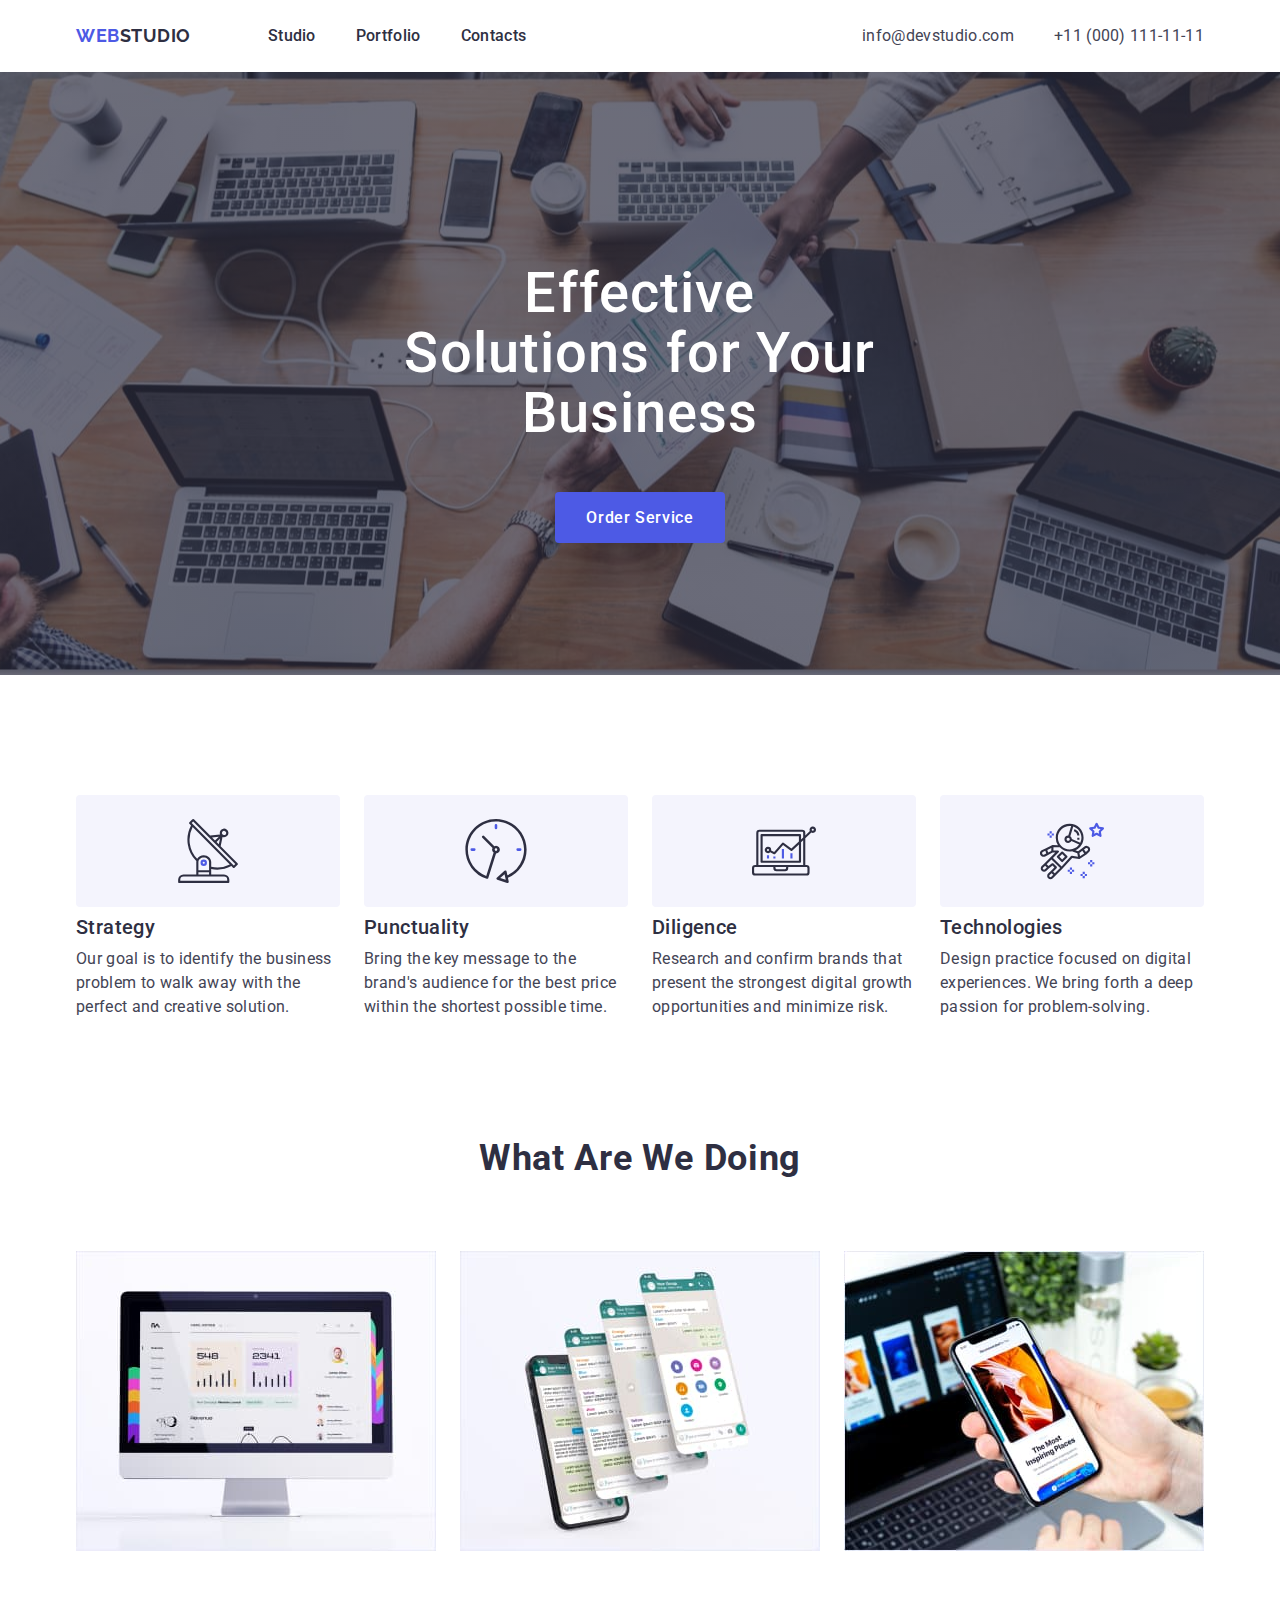
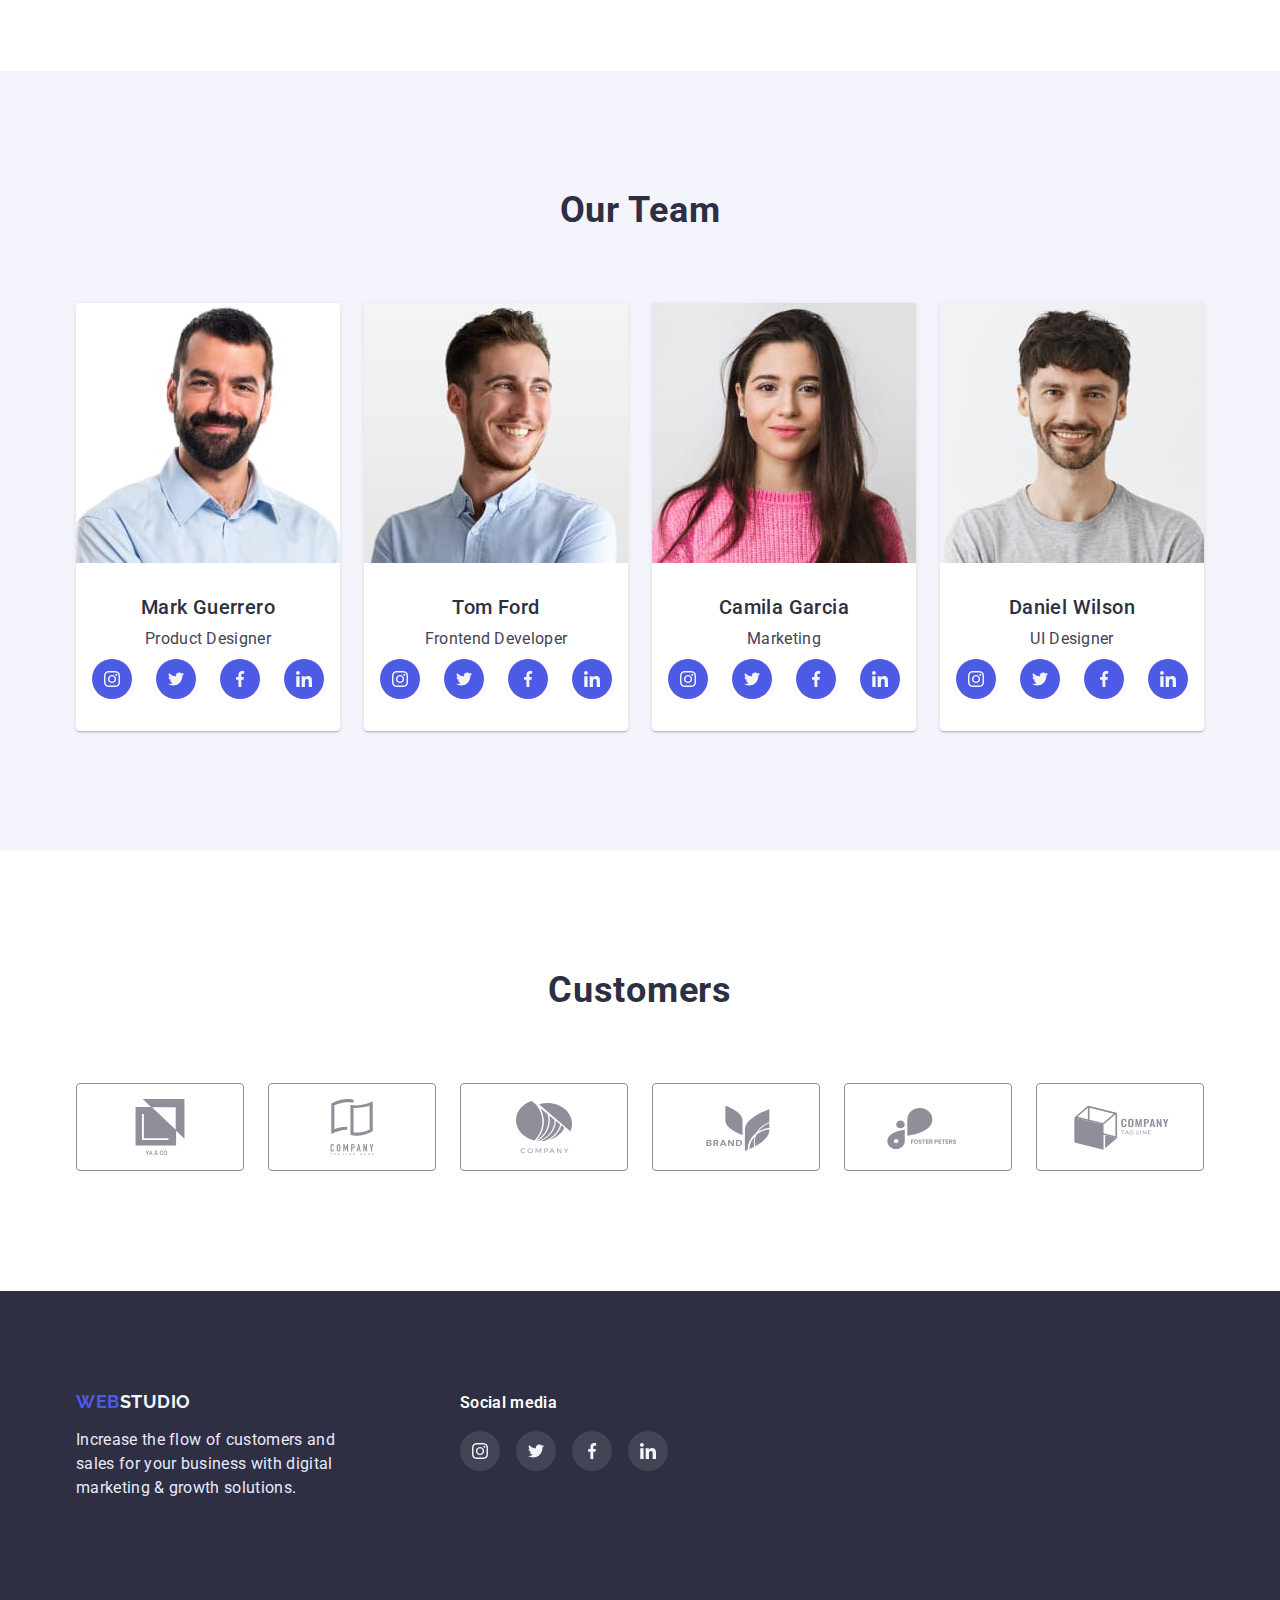
==== index.html @ cb661027 "cloned from04" ====
<!DOCTYPE html>
<html lang="en">
  <head>
    <meta charset="UTF-8" />
    <meta http-equiv="X-UA-Compatible" content="IE=edge" />
    <meta name="viewport" content="width=device-width, initial-scale=1.0" />
    <title>Studio</title>
    <link rel="preconnect" href="https://fonts.googleapis.com" />
    <link rel="preconnect" href="https://fonts.gstatic.com" crossorigin />
    <link
      href="https://fonts.googleapis.com/css2?family=Raleway:wght@700&family=Roboto:wght@400;500;700;900&display=swap"
      rel="stylesheet"
    />
    <link
      rel="stylesheet"
      href="https://cdn.jsdelivr.net/npm/modern-normalize@1.1.0/modern-normalize.min.css"
    />
    <link rel="stylesheet" href="./css/styles.css" />
  </head>
  <body>
    <!-- header -->
    <header class="header-border">
      <div class="container header-container">
        <div class="page-logo">
          <a href="./index.html" class="logo"
            >WEB<span class="logo-studio">STUDIO</span></a
          >
        </div>
        <nav>
          <ul class="nav-list">
            <li class="list nav-item">
              <a href="./index.html" class="nav-link">Studio</a>
            </li>
            <li class="list nav-item">
              <a href="./portfolio.html" class="nav-link">Portfolio</a>
            </li>
            <li class="list nav-item">
              <a href="#" class="nav-link">Contacts</a>
            </li>
          </ul>
        </nav>
        <ul class="auth-list">
          <li class="list auth-item">
            <a href="mailto:info@devstudio.com" class="auth-link"
              >info@devstudio.com</a
            >
          </li>
          <li class="list auth-item">
            <a href="tel:+110001111111" class="auth-link"
              >+11 (000) 111-11-11</a
            >
          </li>
        </ul>
      </div>
    </header>

    <main>
      <!-- hero -->
      <section class="hero">
        <div class="container">
        <h1 class="hero-title">Effective Solutions for Your Business</h1>
        <button type="button" class="hero-button">Order Service</button>
      </div>
      </section>

      <!-- features -->
      <section class="features">
        <div class="container">
          <h2 class="visually-hidden">Our features</h2>
          <ul class="features-list">
            <li class="list features-item">
              <div class="features-block">
                <svg width="64" height="64">
                  <use href="./images/sprite.svg#icon-antenna"></use>
                </svg>
              </div>
              <h3 class="title">Strategy</h3>
              <p class="features-text">
                Our goal is to identify the business problem to walk away with
                the perfect and creative solution.
              </p>
            </li>
            <li class="list features-item">
              <div class="features-block">
                <svg width="64" height="64">
                  <use href="./images/sprite.svg#icon-clock"></use>
                </svg>
              </div>
              <h3 class="title">Punctuality</h3>
              <p class="features-text">
                Bring the key message to the brand's audience for the best price
                within the shortest possible time.
              </p>
            </li>
            <li class="list features-item">
              <div class="features-block">
                <svg width="64" height="64">
                  <use href="./images/sprite.svg#icon-diagram"></use>
                </svg>
              </div>
              <h3 class="title">Diligence</h3>
              <p class="features-text">
                Research and confirm brands that present the strongest digital
                growth opportunities and minimize risk.
              </p>
            </li>
            <li class="list features-item">
              <div class="features-block">
                <svg width="64" height="64">
                  <use href="./images/sprite.svg#icon-astronaut"></use>
                </svg>
              </div>
              <h3 class="title">Technologies</h3>
              <p class="features-text">
                Design practice focused on digital experiences. We bring forth a
                deep passion for problem-solving.
              </p>
            </li>
          </ul>
        </div>
      </section>

      <!-- what we are doing -->
      <section class="work-section">
        <div class="container">
          <h2 class="work-title">What are we doing</h2>
          <ul class="work-list">
            <li class="list work-list-item">
              <img
                  src="./images/pc-img.jpg"
                  alt="desctop applications"
                  width="360"
              />
            </li>
            <li class="list work-list-item">
              <img
                  src="./images/phone.jpg"
                  alt="phone applications"
                  width="360"
              />
            </li>
            <li class="list work-list-item">
             <img
                  src="./images/read-phone.jpg"
                  alt="web products"
                  width="360"
              />
            </li>
          </ul>
        </div>
      </section>

      <!-- team -->
      <section class="team">
        <div class="container">
          <h2 class="team-title">Our Team</h2>

          <ul class="team-list">

            <li class="team-item list">
              <img
                src="./images/product-designer.jpg"
                alt="Product Designer"
                width="264"
              />
              <div class="team-box">
              <h3 class="title team-subtitles">Mark Guerrero</h3>
              <p class="team-text">Product Designer</p>

              <ul class="social-list">
                <li class="social-item">
                  <a href="https://www.instagram.com" rel="noopener noreferrer nofollow" target="_blank" class="social-link">
                    <svg width="16" height="16">
                      <use href="./images/sprite.svg#icon-instagram"></use>
                    </svg>
                  </a>
                </li>
                <li class="social-item">
                  <a href="https://twitter.com" rel="noopener noreferrer nofollow" target="_blank" class="social-link">
                    <svg width="16" height="16">
                      <use href="./images/sprite.svg#icon-twitter"></use>
                    </svg>
                  </a>
                </li>
                <li class="social-item">
                  <a href="https://www.facebook.com" rel="noopener noreferrer nofollow" target="_blank" class="social-link">
                    <svg width="16" height="16">
                      <use href="./images/sprite.svg#icon-facebook"></use>
                    </svg>
                  </a>
                </li>
                <li class="social-item">
                  <a href="https://www.linkedin.com" rel="noopener noreferrer nofollow" target="_blank" class="social-link">
                    <svg width="16" height="16">
                      <use href="./images/sprite.svg#icon-linkedin"></use>
                    </svg>
                  </a>
                </li>
              </ul> 
            </div>
            </li>

            <li class="team-item list">
              <img
                src="./images/frontend-developer.jpg"
                alt="Frontend Developer"
                width="264"
              />
              <div class="team-box">
              <h3 class="title team-subtitles">Tom Ford</h3>
              <p class="team-text">Frontend Developer</p>   <ul class="social-list">
                <li class="social-item">
                  <a href="https://www.instagram.com" rel="noopener noreferrer nofollow" target="_blank" class="social-link">
                    <svg width="16" height="16">
                      <use href="./images/sprite.svg#icon-instagram"></use>
                    </svg>
                  </a>
                </li>
                <li class="social-item">
                  <a href="https://twitter.com" rel="noopener noreferrer nofollow" target="_blank" class="social-link">
                    <svg width="16" height="16">
                      <use href="./images/sprite.svg#icon-twitter"></use>
                    </svg>
                  </a>
                </li>
                <li class="social-item">
                  <a href="https://www.facebook.com" rel="noopener noreferrer nofollow" target="_blank" class="social-link">
                    <svg width="16" height="16">
                      <use href="./images/sprite.svg#icon-facebook"></use>
                    </svg>
                  </a>
                </li>
                <li class="social-item">
                  <a href="https://www.linkedin.com" rel="noopener noreferrer nofollow" target="_blank" class="social-link">
                    <svg width="16" height="16">
                      <use href="./images/sprite.svg#icon-linkedin"></use>
                    </svg>
                  </a>
                </li>
              </ul> 
            </div>
            </li>

            <li class="team-item list">
              <img src="./images/marketing.jpg" alt="Marketing" width="264" />
              <div class="team-box">
              <h3 class="title team-subtitles">Camila Garcia</h3>
              <p class="team-text">Marketing</p>
              <ul class="social-list">
                <li class="social-item">
                  <a href="https://www.instagram.com" rel="noopener noreferrer nofollow" target="_blank" class="social-link">
                    <svg width="16" height="16">
                      <use href="./images/sprite.svg#icon-instagram"></use>
                    </svg>
                  </a>
                </li>
                <li class="social-item">
                  <a href="https://twitter.com" rel="noopener noreferrer nofollow" target="_blank" class="social-link">
                    <svg width="16" height="16">
                      <use href="./images/sprite.svg#icon-twitter"></use>
                    </svg>
                  </a>
                </li>
                <li class="social-item">
                  <a href="https://www.facebook.com" rel="noopener noreferrer nofollow" target="_blank" class="social-link">
                    <svg width="16" height="16">
                      <use href="./images/sprite.svg#icon-facebook"></use>
                    </svg>
                  </a>
                </li>
                <li class="social-item">
                  <a href="https://www.linkedin.com" rel="noopener noreferrer nofollow" target="_blank" class="social-link">
                    <svg width="16" height="16">
                      <use href="./images/sprite.svg#icon-linkedin"></use>
                    </svg>
                  </a>
                </li>
              </ul> 
            </div>
            </li>

            <li class="team-item list">
              <img
                src="./images/ui-designer.jpg"
                alt="UI Designer"
                width="264"
              />
              <div class="team-box">
              <h3 class="title team-subtitles">Daniel Wilson</h3>
              <p class="team-text">UI Designer</p>
              <ul class="social-list">
                <li class="social-item">
                  <a href="https://www.instagram.com" rel="noopener noreferrer nofollow" target="_blank" class="social-link">
                    <svg width="16" height="16">
                      <use href="./images/sprite.svg#icon-instagram"></use>
                    </svg>
                  </a>
                </li>
                <li class="social-item">
                  <a href="https://twitter.com" rel="noopener noreferrer nofollow" target="_blank" class="social-link">
                    <svg width="16" height="16">
                      <use href="./images/sprite.svg#icon-twitter"></use>
                    </svg>
                  </a>
                </li>
                <li class="social-item">
                  <a href="https://www.facebook.com" rel="noopener noreferrer nofollow" target="_blank" class="social-link">
                    <svg width="16" height="16">
                      <use href="./images/sprite.svg#icon-facebook"></use>
                    </svg>
                  </a>
                </li>
                <li class="social-item">
                  <a href="https://www.linkedin.com"  rel="noopener noreferrer nofollow" target="_blank" class="social-link">
                    <svg class="social-icon" width="16" height="16">
                      <use href="./images/sprite.svg#icon-linkedin"></use>
                    </svg>
                  </a>
                </li>
              </ul> 
            </div>
            </li>

          </ul>
        </div>
      </section>
    </main>

<!-- Customers -->
<section class="customers">
  <div class="container">
    <h2 class="customers-title">Customers</h2>

    <ul class="customers-list list"> 
      <li class="customers-item">
        <a href="#" class="customers-link">
          <svg class="customers-icon" width="104" height="56">
            <use href="./images/sprite.svg#icon-company1"></use>
          </svg>
        </a>
      </li>
      <li class="customers-item">
        <a href="#" class="customers-link">
          <svg class="customers-icon" width="104" height="56">
            <use href="./images/sprite.svg#icon-company2"></use>
          </svg>
        </a>
      </li>
      <li class="customers-item">
        <a href="#" class="customers-link">
          <svg class="customers-icon" width="104" height="56">
            <use href="./images/sprite.svg#icon-company3"></use>
          </svg>
        </a>
      </li>
      <li class="customers-item">
        <a href="#" class="customers-link">
          <svg class="customers-icon" width="104" height="56">
            <use href="./images/sprite.svg#icon-company4"></use>
          </svg>
        </a>
      </li>
      <li class="customers-item">
        <a href="#" class="customers-link">
          <svg class="customers-icon" width="104" height="56">
            <use href="./images/sprite.svg#icon-company5"></use>
          </svg>
        </a>
      </li>
      <li class="customers-item">
        <a href="#" class="customers-link">
          <svg class="customers-icon" width="104" height="56">
            <use href="./images/sprite.svg#icon-company6"></use>
          </svg>
        </a>
      </li>
    </ul>
  </div>
</section>

    <!-- footer -->
    <footer class="footer">
      <div class="container">
        <div class="footer-blocks">
          <div class="footer-block-one">
            <a href="./index.html" class="logo"
          >WEB<span class="logo-footer">STUDIO</span></a
        >
        <p class="footer-text">
          Increase the flow of customers and sales for your business with
          digital marketing & growth solutions.
        </p>
          </div>
          <div class="footer-block-two">
            <p class="footer-social-title">Social media</p>
            <ul class="social-list-footer">
              <li class="social-item">
                <a href="https://www.instagram.com" rel="noopener noreferrer nofollow" target="_blank" class="social-link-footer">
                  <svg width="16" height="16">
                    <use href="./images/sprite.svg#icon-instagram"></use>
                  </svg>
                </a>
              </li>
              <li class="social-item">
                <a href="https://twitter.com" rel="noopener noreferrer nofollow" target="_blank" class="social-link-footer">
                  <svg width="16" height="16">
                    <use href="./images/sprite.svg#icon-twitter"></use>
                  </svg>
                </a>
              </li>
              <li class="social-item">
                <a href="https://www.facebook.com" rel="noopener noreferrer nofollow" target="_blank" class="social-link-footer">
                  <svg width="16" height="16">
                    <use href="./images/sprite.svg#icon-facebook"></use>
                  </svg>
                </a>
              </li>
              <li class="social-item">
                <a href="https://www.linkedin.com"  rel="noopener noreferrer nofollow" target="_blank" class="social-link-footer">
                  <svg class="social-icon" width="16" height="16">
                    <use href="./images/sprite.svg#icon-linkedin"></use>
                  </svg>
                </a>
              </li>
            </ul> 
          </div>
        </div>
      </div>
    </footer>
  </body>
</html>
---- css/styles.css ----
:root {
  --primary-text-color: #434455;
  --title-color: #2e2f42;
  --accent-color: #4d5ae5;
}

body {
  background-color: #fff;
  color: #434455;

  font-family: "Raleway", sans-serif;
  font-family: "Roboto", sans-serif;
  font-size: 16px;
  margin: 0;
}

.container {
  width: 1158px;
  padding-left: 15px;
  padding-right: 15px;
  margin-left: auto;
  margin-right: auto;
}
/* ================= reset's =================*/

h1,
h2,
h3,
p {
  margin-top: 0;
  margin-bottom: 0;
}

ul {
  margin-top: 0;
  margin-bottom: 0;
  padding-left: 0;
}

img {
  display: block;
  max-width: 100%;
  height: auto;
}

button {
  cursor: pointer;
}

/* ================= components =================*/
.pfolio-type,
.auth-link,
.features-text,
.team-text {
  font-weight: 400;
  line-height: 1.5;
  letter-spacing: 0.02em;
  color: var(--primary-text-color);
}
.list {
  list-style: none;
}
.link,
.auth-link {
  text-decoration: none;
  display: block;
}

/* ================= header =================*/
.header-container {
  display: flex;


  align-items: center;
  justify-content: flex-start;
}

.header-border {
  background: #ffffff;
  box-shadow: 0px 2px 1px rgba(46, 47, 66, 0.08),
    0px 1px 1px rgba(46, 47, 66, 0.16), 0px 1px 0px rgba(46, 47, 66, 0.08);

}

.nav-link, 
.auth-link
/* .logo-studio, */
/* .logo { */
  {
  padding-top: 24px;
  padding-bottom: 24px;
}
/* ================= logo =================*/
.page-logo {
  margin-right: 77px;
  display: block;
 
}

.logo {
  color: #4d5ae5;
  width: 44px;
  height: 22px;

  font-family: "Raleway";
  font-weight: 700;
  font-size: 18px;
  line-height: 1.17;
  letter-spacing: 0.03em;

}

.logo-studio {
  color: #2e2f42;
  width: 71px;
  height: 22px;

  font-family: "Raleway";
  font-weight: 700;
  font-size: 18px;
  line-height: 1.17;
  letter-spacing: 0.03em;

}

.logo,
.logo-studio {
  text-decoration: none;
}
/* ================= navigation =================*/

.nav-list {
  display: flex;
  align-items: center;
}

.nav-link {
  color: var(--title-color);
  text-decoration: none;

  font-weight: 500;
  font-size: 16px;
  line-height: 1.5;
  letter-spacing: 0.02em;

}

.nav-item:not(:last-child) {
  margin-right: 40px;
}

.nav-link:hover,
.nav-link:focus {
  color: var(--accent-color);
}

/* ================= authorization =================*/
.auth-list {
  display: flex;
  align-items: center;
  margin-left: auto;
}

.auth-link {

}

.auth-item:not(:last-child) {
  margin-right: 40px;
}

.auth-link:hover,
.auth-link:focus {
  color: var(--accent-color);
}
/* ================= hero =================*/

.hero {
  max-width: 1440px;
  height: 603px;
  display: block;
  background-color: var(--title-color);
  background-image: linear-gradient(
  to right,
  rgba(46,47,66,0.7),
  rgba(46,47,66,0.7)),
  url(../images/people-office.jpg);
  background-repeat: no-repeat;
  background-position: center;

  margin-left: auto;
  margin-right: auto;
  padding-top: 192px;
  padding-bottom: 192px;
}

.hero-title {
  color: #ffffff;
  width: 492px;
  text-align: center;

  font-weight: 500;
  font-size: 56px;
  line-height: 1.07;
  letter-spacing: 0.02em;

  margin-left: auto;
  margin-right: auto;
  margin-bottom: 48px;
}
.hero-button {
  display: block;
  background-color: var(--accent-color);
  color: #ffffff;
  width: 170px;
  height: 51px;
  border-radius: 4px;

  font-family: inherit;
  font-weight: 500;
  font-size: 16px;
  line-height: 1.19;
  letter-spacing: 0.04em;

  padding: 0;
  margin-left: auto;
  margin-right: auto;
  border: none;
}

.hero-button:hover,
.hero-button:focus {
  box-shadow: 0px 1px 6px rgba(46, 47, 66, 0.8), 0px 1px 1px rgba(46, 47, 66, 0.6), 0px 2px 1px rgba(46, 47, 66, 0.8);
}

/* ================= features =================*/
.features {
  padding-top: 120px;
  padding-bottom: 120px;
}

.visually-hidden {
  position: absolute;
  width: 1px;
  height: 1px;
  margin: -1px;
  border: 0;
  padding: 0;
  white-space: nowrap;
  clip-path: inset(100%);
  clip: rect(0 0 0 0);
  overflow: hidden;
}

.title {
  color: var(--title-color);

  font-weight: 500;
  font-size: 20px;
  line-height: 1.2;
  letter-spacing: 0.02em;
}

.features-list {
  display: flex;
}

.features-item {
  width: 264px;
}

.features-item:not(:last-child) {
  margin-right: 24px;
}
.features-text {
  margin-top: 8px;
}

.features-block {
  display: flex;
  justify-content: center;
  align-items: center;
  width: 264px;
  height: 112px;
  background-color: #F4F4FD;
  border-radius: 4px;
  margin-bottom: 8px;
}
/* =========== what we are doing, our team ========*/
.work-section {
  padding-bottom: 120px;
}

.work-title,
.team-title,
.customers-title {
  color: var(--title-color);

  font-weight: 700;
  font-size: 36px;
  line-height: 1.11;
  letter-spacing: 0.02em;
  text-transform: capitalize;
  text-align: center;
  margin-bottom: 72px;
}

.work-list {
  display: flex;
}
.work-list-item:not(:last-child) {
  margin-right: 24px;
}

/* ================= our team =================*/


.team-list {
  display: flex;
}
.team-item:not(:last-child) {
  margin-right: 24px;
}
.team {
  background-color: #f4f4fd;
  margin-left: auto;
  margin-right: auto;
  padding-top: 120px;
  padding-bottom: 120px;
}
.team-item {
  background-color: #ffffff;
  box-shadow: 0px 1px 6px rgba(46, 47, 66, 0.08),
    0px 1px 1px rgba(46, 47, 66, 0.16), 0px 2px 1px rgba(46, 47, 66, 0.08);
  border-radius: 0px 0px 4px 4px;
}

.team-box {
  padding: 32px 16px;
}

.team-subtitles {
  text-align: center;

  margin-bottom: 8px;
}
.team-text {
  text-align: center;

}

.social-list {
  display: flex;
  margin-top: 8px;
  justify-content: space-between;
  list-style: none;
}

.social-link {
  display: flex;
  justify-content: center;
  align-items: center;
  width: 40px;
  height: 40px;
  border-radius: 50%;
  background-color: var(--accent-color);
}

.social-link:hover,
.social-link:focus
 {
  background-color: #31D0AA;
}

.social-item:nth-last-child() {
  margin-right: 24px;
}

/* ==================customers============== */
.customers {
  margin-left: auto;
  margin-right: auto;
  padding-top: 120px;
  padding-bottom: 120px;
}

.customers-list {
  display: flex;
  justify-content: space-between;
}

.customers-link {
  display: flex;
  justify-content: center;
  align-items: center;
  width: 168px;
  height: 88px;
  border: 1px solid #8E8F99;
  border-radius: 4px;
  color: #8E8F99;
}

.customers-icon {
  fill: currentColor;
}
.customers-link:focus,
.customers-link:hover{
  color: var(--accent-color);
  border: 3px solid var(--accent-color);
}

/* ================= footer =================*/

.footer {
  background-color: var(--title-color);

  margin-left: auto;
  margin-right: auto;
  padding-top: 100px;
  padding-bottom: 100px;
}
.footer-text {
  color: #e7e9fc;
  font-weight: 400;
  font-size: 16px;
  line-height: 1.5;
  letter-spacing: 0.02em;


  margin-top: 16px;
}
.logo-footer {
  color: #f4f4fd;
}

.footer-blocks {
  display: flex;
}

.footer-block-one {
  display: block;
  width: 264px;
  margin-right: 120px;
}

.footer-block-two
{
  display: block;
  width: 208px;
}

.social-list-footer {
  display: flex;
  margin-top: 16px;
  justify-content: space-between;
  list-style: none;
}

.footer-social-title {
  font-family: 'Roboto';
font-style: normal;
font-weight: 600;
font-size: 16px;
line-height: 1.5;
letter-spacing: 0.02em;
color: #FFFFFF;

}

.social-link-footer {
  display: flex;
  justify-content: center;
  align-items: center;
  width: 40px;
  height: 40px;
  border-radius: 50%;
 
  background-color: rgba(255, 255, 255, 0.1);
}

.social-link-footer:hover,
.social-link-footer:focus
 {
  background-color: #31D0AA;
}
/* ================= portfolio =================*/

.portfolio {
  padding-top: 96px;
  padding-bottom: 120px;
}

.page-filter {
  display: flex;
  justify-content: center;
  margin-bottom: 72px;
}

.filter-button {
  display: block;
  background-color: #f4f4fd;
  color: var(--accent-color);
  background: #f4f4fd;
  border: 1px solid #e7e9fc;
  border-radius: 4px;

  font-family: inherit;
  font-weight: 500;
  font-size: 16px;
  line-height: 1.5;
  letter-spacing: 0.04em;

  padding: 12px 24px;
}
.filter-list:not(:last-child) {
  margin-right: 24px;
}

.filter-button:hover,
.filter-button:focus {
  background-color: var(--accent-color);
  color: #ffffff;
  box-shadow: 0px 3px 1px rgba(0, 0, 0, 0.1), 0px 2px 1px rgba(0, 0, 0, 0.08), 0px 2px 2px rgba(0, 0, 0, 0.12);
  border: none;
}

.portfolio-list {
  display: flex;
  flex-wrap: wrap;
  margin-top: -48px;
  margin-left: -24px;
}

.portfolio-list-item {
  width: calc(100% / 3 - 24px);


  margin-top: 48px;
  margin-left: 24px;
}

.item-blok {
  padding: 32px 16px;
  border: 0.5px solid #f4f4fd;
  border-top: none;

}

.pfolio-heading {
  color: var(--title-color);
  font-weight: 500;
  font-size: 20px;
  line-height: 1.2;
  letter-spacing: 0.02em;

  margin-bottom: 8px;
}

.portfolio-list-item:hover {
  box-shadow: 0px 1px 6px rgba(46, 47, 66, 0.08);
}
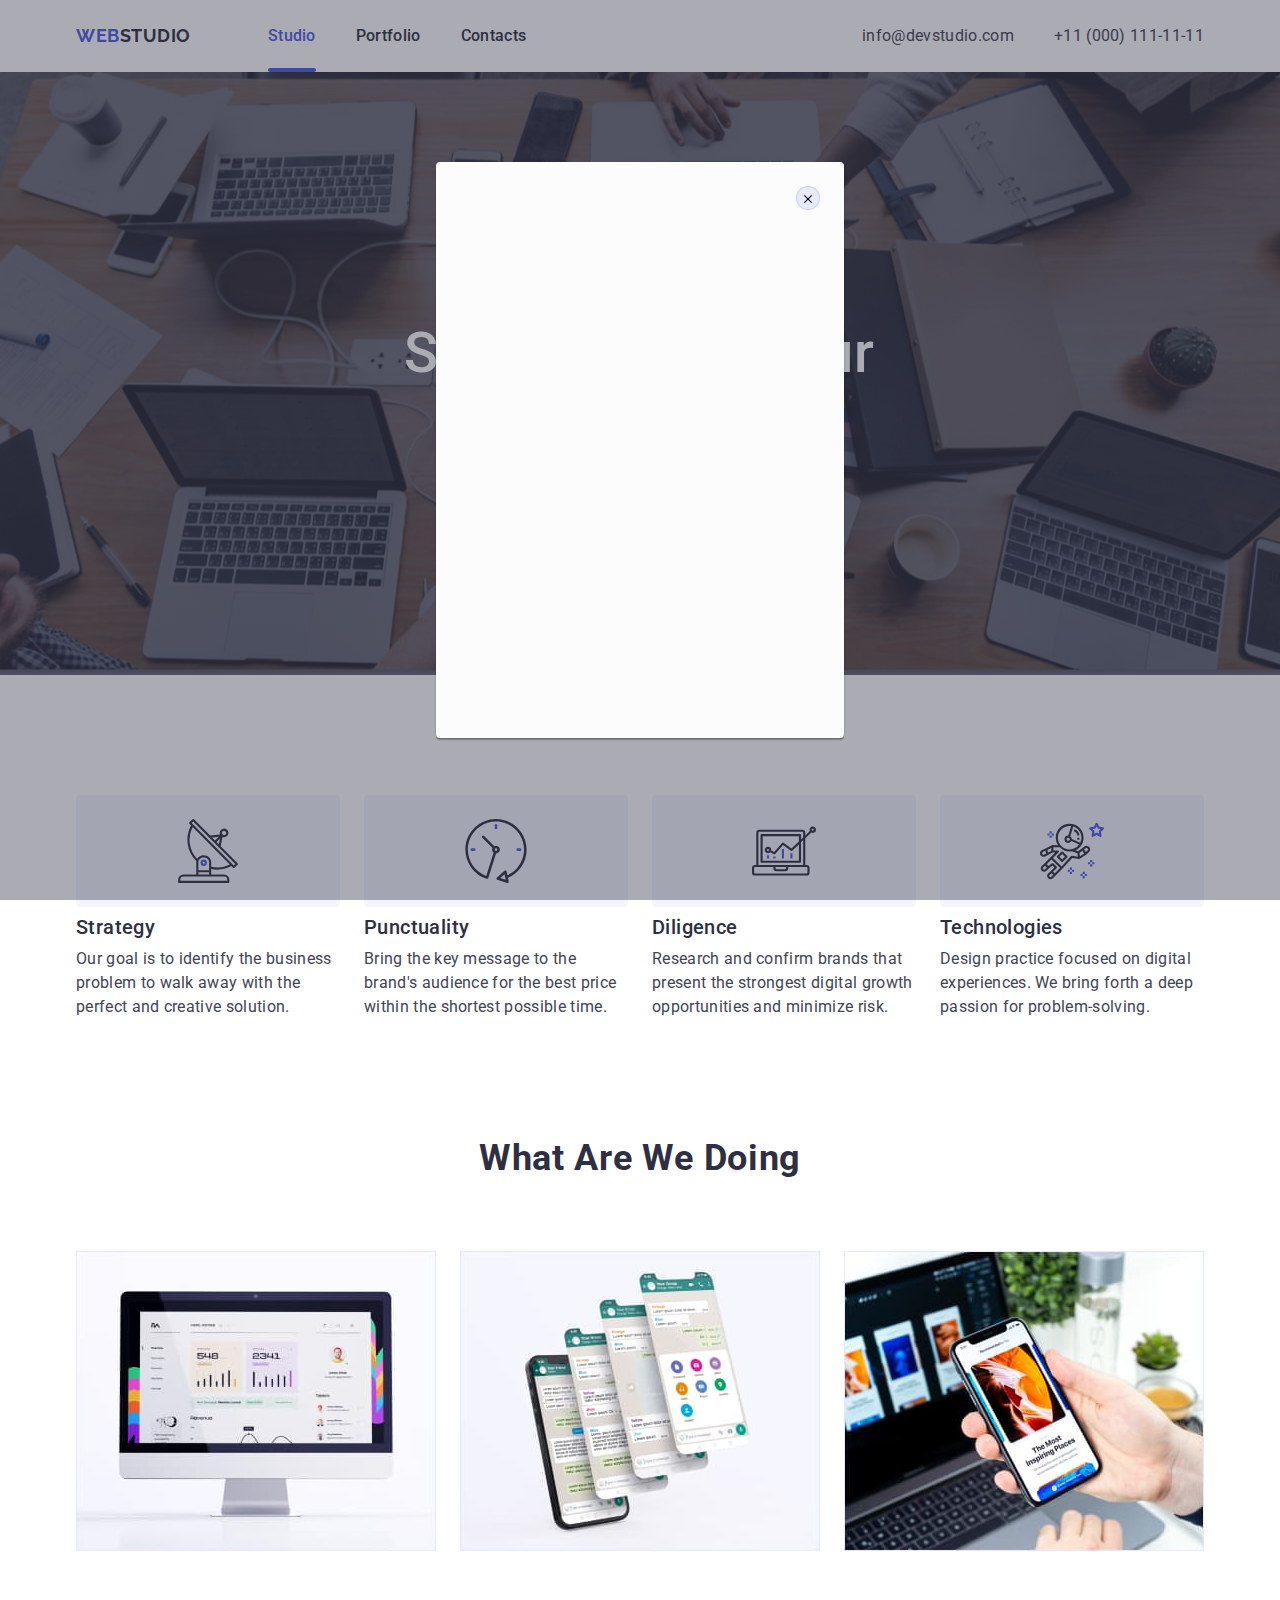
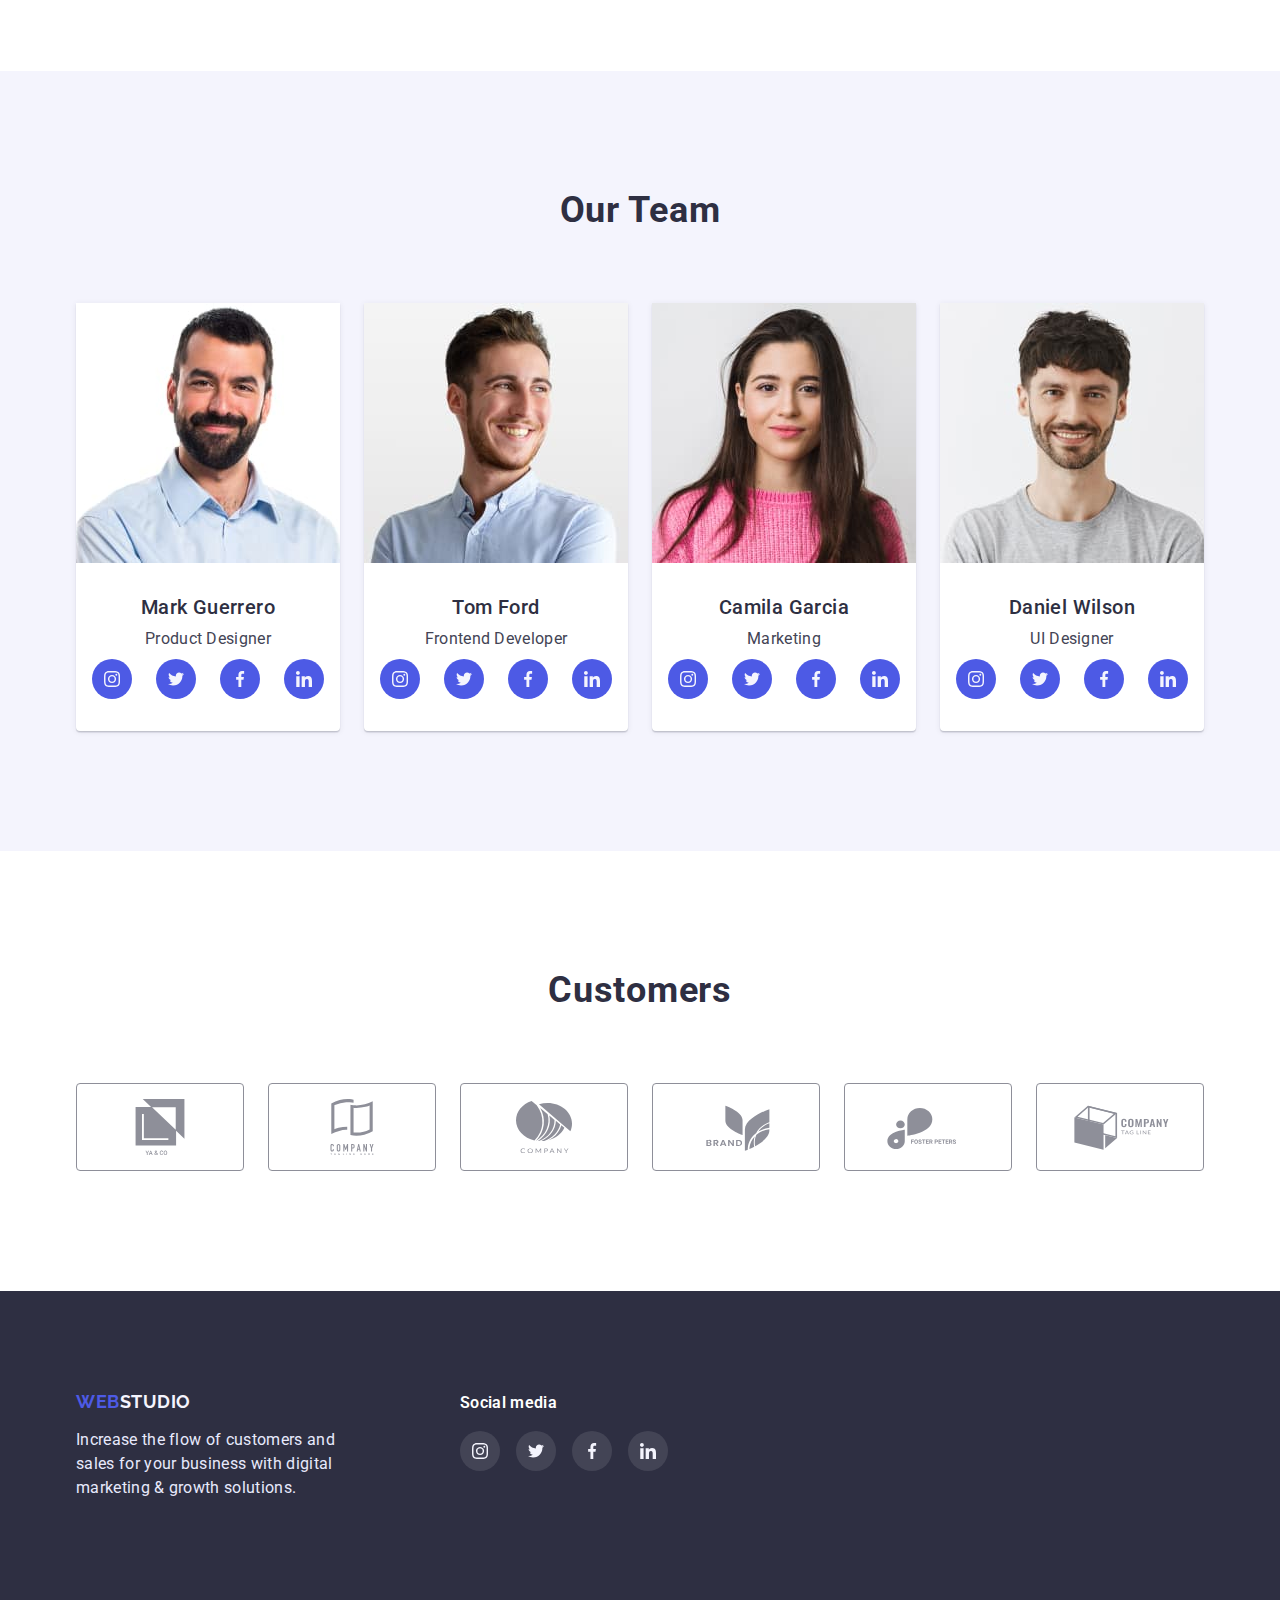
==== commit ae5ba53a: "added animation and modal" ====
--- a/index.html
+++ b/index.html
@@ -29,7 +29,7 @@
         <nav>
           <ul class="nav-list">
             <li class="list nav-item">
-              <a href="./index.html" class="nav-link">Studio</a>
+              <a href="./index.html" class="nav-link curent">Studio</a>
             </li>
             <li class="list nav-item">
               <a href="./portfolio.html" class="nav-link">Portfolio</a>
@@ -59,7 +59,7 @@
       <section class="hero">
         <div class="container">
         <h1 class="hero-title">Effective Solutions for Your Business</h1>
-        <button type="button" class="hero-button">Order Service</button>
+        <button type="button" class="hero-button" data-modal-open>Order Service</button>
       </div>
       </section>
 
@@ -427,5 +427,18 @@
         </div>
       </div>
     </footer>
+
+    <div class="backdrop" data-modal>
+      <div class="modal">
+        <button type="button" class="close-btn" data-modal-close>
+          <svg class="close-svg">
+            <use href="./images/sprite.svg#icon-close-btn"></use>
+          </svg>
+        </button>
+      </div>
+    </div>
+
+    <script src="./js/modal.js"></script>
+
   </body>
 </html>
--- a/css/styles.css
+++ b/css/styles.css
@@ -135,6 +135,8 @@
 }
 
 .nav-link {
+  display: block;
+  position: relative;
   color: var(--title-color);
   text-decoration: none;
 
@@ -143,6 +145,8 @@
   line-height: 1.5;
   letter-spacing: 0.02em;
 
+  transition: color 250ms cubic-bezier(0.4, 0, 0.2, 1);
+
 }
 
 .nav-item:not(:last-child) {
@@ -151,14 +155,30 @@
 
 .nav-link:hover,
 .nav-link:focus {
+
   color: var(--accent-color);
 }
-
+.curent::after {
+  content: '';
+  position: absolute;
+  width: 100%;
+  height: 4px;
+  left: 0;
+  bottom: 0;
+  border-radius: 3px;
+
+  background-color:var(--accent-color);
+}
+
+.curent {
+  color: var(--accent-color);
+}
 /* ================= authorization =================*/
 .auth-list {
   display: flex;
   align-items: center;
   margin-left: auto;
+  transition: color 250ms cubic-bezier(0.4, 0, 0.2, 1);
 }
 
 .auth-link {
@@ -226,6 +246,8 @@
   margin-left: auto;
   margin-right: auto;
   border: none;
+
+  transition: box-shadow 250ms cubic-bezier(0.4, 0, 0.2, 1);
 }
 
 .hero-button:hover,
@@ -364,6 +386,8 @@
   height: 40px;
   border-radius: 50%;
   background-color: var(--accent-color);
+
+  transition: background-color 250ms cubic-bezier(0.4, 0, 0.2, 1);
 }
 
 .social-link:hover,
@@ -398,6 +422,8 @@
   border: 1px solid #8E8F99;
   border-radius: 4px;
   color: #8E8F99;
+  transition: color, border,  250ms cubic-bezier(0.4, 0, 0.2, 1);
+
 }
 
 .customers-icon {
@@ -406,7 +432,7 @@
 .customers-link:focus,
 .customers-link:hover{
   color: var(--accent-color);
-  border: 3px solid var(--accent-color);
+  border: 1px solid var(--accent-color);
 }
 
 /* ================= footer =================*/
@@ -476,6 +502,9 @@
   border-radius: 50%;
  
   background-color: rgba(255, 255, 255, 0.1);
+
+  transition: background-color 250ms cubic-bezier(0.4, 0, 0.2, 1);
+
 }
 
 .social-link-footer:hover,
@@ -511,6 +540,9 @@
   letter-spacing: 0.04em;
 
   padding: 12px 24px;
+
+  transition: background-color, color, box-shadow, border, 250ms cubic-bezier(0.4, 0, 0.2, 1);
+
 }
 .filter-list:not(:last-child) {
   margin-right: 24px;
@@ -521,7 +553,7 @@
   background-color: var(--accent-color);
   color: #ffffff;
   box-shadow: 0px 3px 1px rgba(0, 0, 0, 0.1), 0px 2px 1px rgba(0, 0, 0, 0.08), 0px 2px 2px rgba(0, 0, 0, 0.12);
-  border: none;
+   border: 1px solid var(--accent-color);
 }
 
 .portfolio-list {
@@ -534,9 +566,11 @@
 .portfolio-list-item {
   width: calc(100% / 3 - 24px);
 
-
   margin-top: 48px;
   margin-left: 24px;
+
+  transition: box-shadow  250ms cubic-bezier(0.4, 0, 0.2, 1);
+
 }
 
 .item-blok {
@@ -556,6 +590,111 @@
   margin-bottom: 8px;
 }
 
-.portfolio-list-item:hover {
+.portfolio-list-item:hover,
+.portfolio-list-item:focus {
   box-shadow: 0px 1px 6px rgba(46, 47, 66, 0.08);
 }
+
+.portfolio-overlay {
+  display: block;
+  position: relative;
+  overflow: hidden;
+}
+
+.overlay-text {
+  display: block;
+  position: absolute;
+  width: 100%;
+  height: 100%;
+  padding: 40px 32px;
+
+
+  font-family: 'Roboto';
+  font-style: normal;
+  font-weight: 400;
+  font-size: 16px;
+  line-height: 1.5;
+  letter-spacing: 0.02em;
+  color: #F4F4FD;
+  background-color: var(--accent-color);
+  opacity: 0;
+
+  overflow: hidden;
+
+}
+ .portfolio-link {
+  transition: opacity, transform, 250ms cubic-bezier(0.4, 0, 0.2, 1);
+ }
+
+.portfolio-link:hover .overlay-text, 
+.portfolio-link:focus .overlay-text {
+  transform: translateY(-100%);
+  opacity: 1;
+} 
+
+/* ========Modal======== */
+
+.backdrop {
+  position: fixed;
+  top: 0;
+  left: 0;
+  z-index: 100;
+  width: 100%;
+  height: 100%;
+  background-color: rgba(46,47,66,0.4);
+
+  transition: scale, opacity,  250ms cubic-bezier(0.4, 0, 0.2, 1);
+  opacity: 1;
+  scale: 1;
+}
+
+.modal {
+  position: absolute;
+  top: 50%;
+  left: 50%;
+  transform: translate(-50%, -50%);
+
+  width: 408px;
+  height: 576px;
+  background-color: #FCFCFC;
+  box-shadow: 0px 1px 1px rgba(0, 0, 0, 0.14), 0px 1px 3px rgba(0, 0, 0, 0.12), 0px 2px 1px rgba(0, 0, 0, 0.2);
+  border-radius: 4px; 
+
+ 
+}
+
+.is-hidden {
+  visibility: hidden;
+  opacity: 0;
+  pointer-events: none;
+  scale: 0.5;
+}
+
+.close-btn {
+  position: absolute;
+  top: 24px;
+  right: 24px;
+
+  background-color: #E7E9FC;
+  width: 24px;
+  height: 24px;
+  border: 1px solid rgba(0, 0, 0, 0.1);
+  border-radius: 15px;
+  padding: 0;
+
+  transition: box-shadow border  250ms cubic-bezier(0.4, 0, 0.2, 1);
+
+}
+
+.close-btn:hover,
+.close-btn:focus {
+  border: none;
+  box-shadow: 0px 1px 6px rgba(46, 47, 66, 0.08), 0px 1px 1px rgba(46, 47, 66, 0.16), 0px 2px 1px rgba(46, 47, 66, 0.08);
+}
+
+.close-svg {
+  width: 8px;
+  height: 8px;
+
+
+}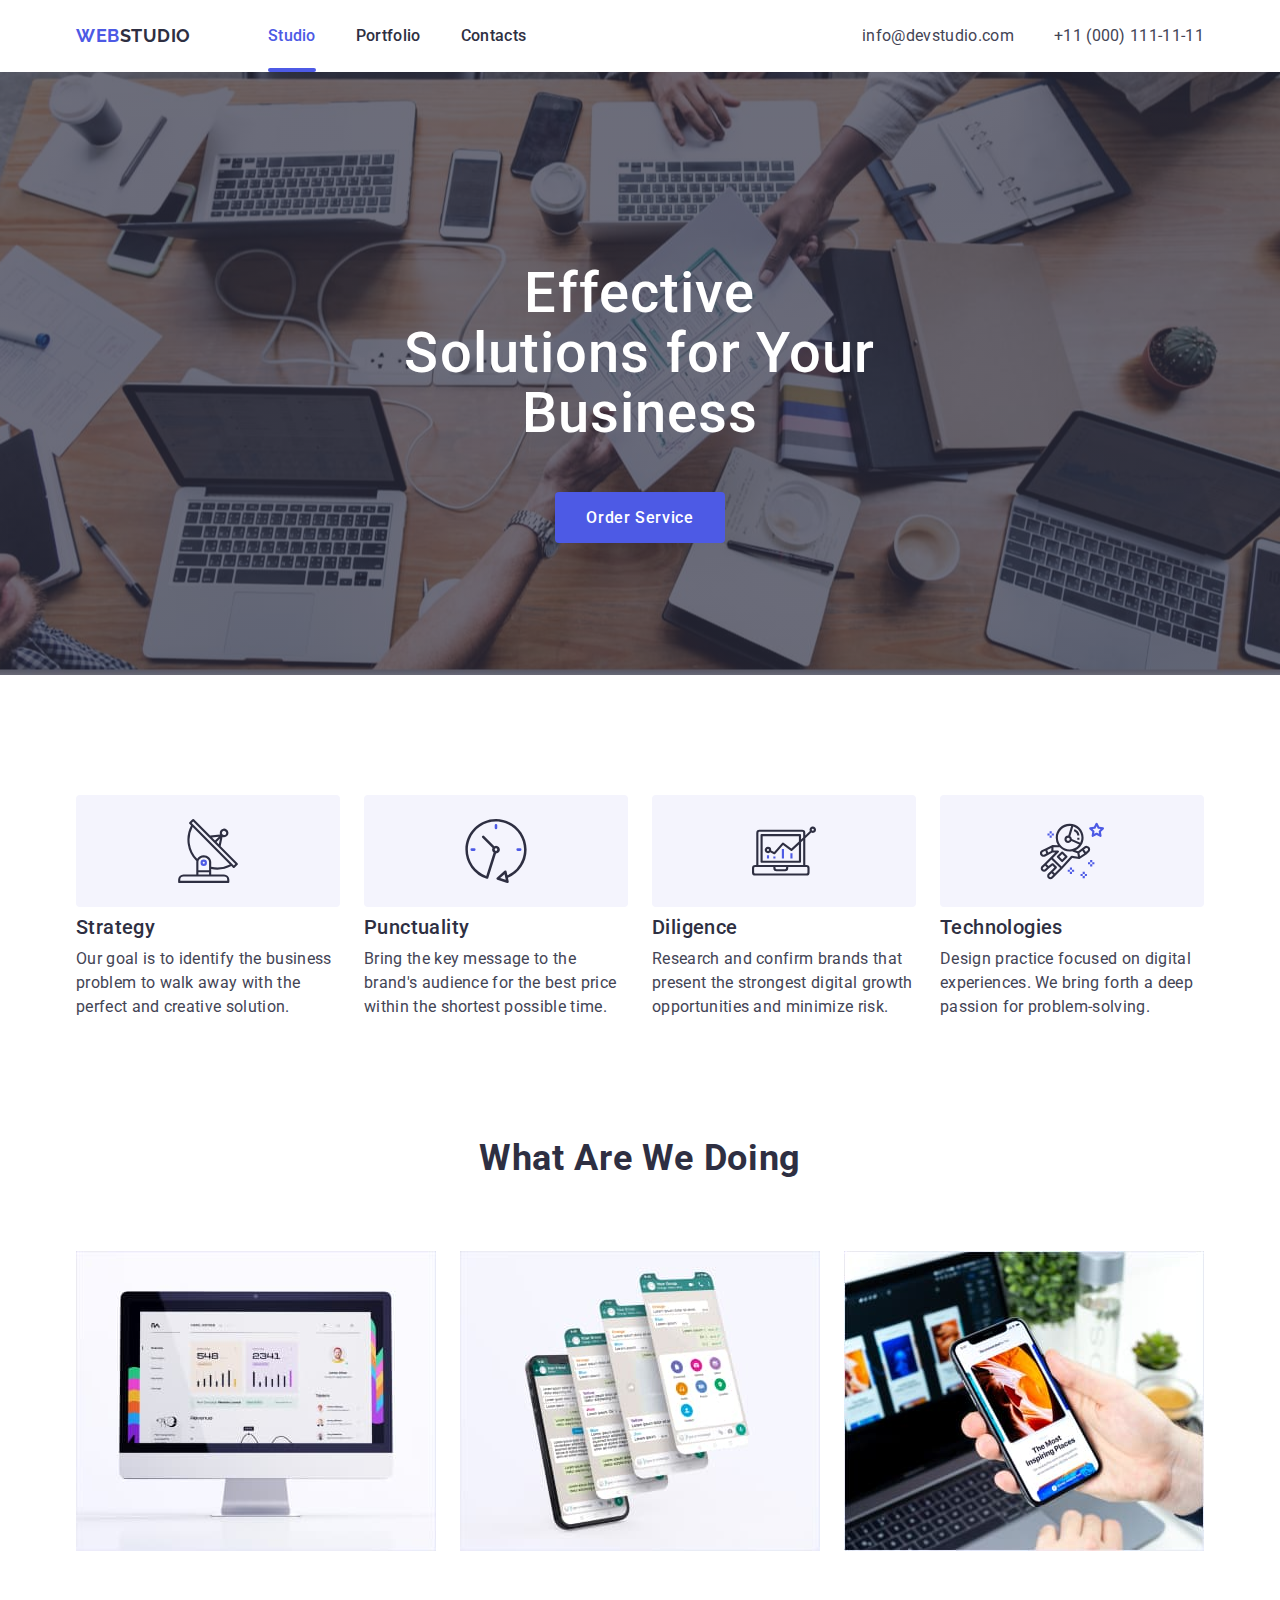
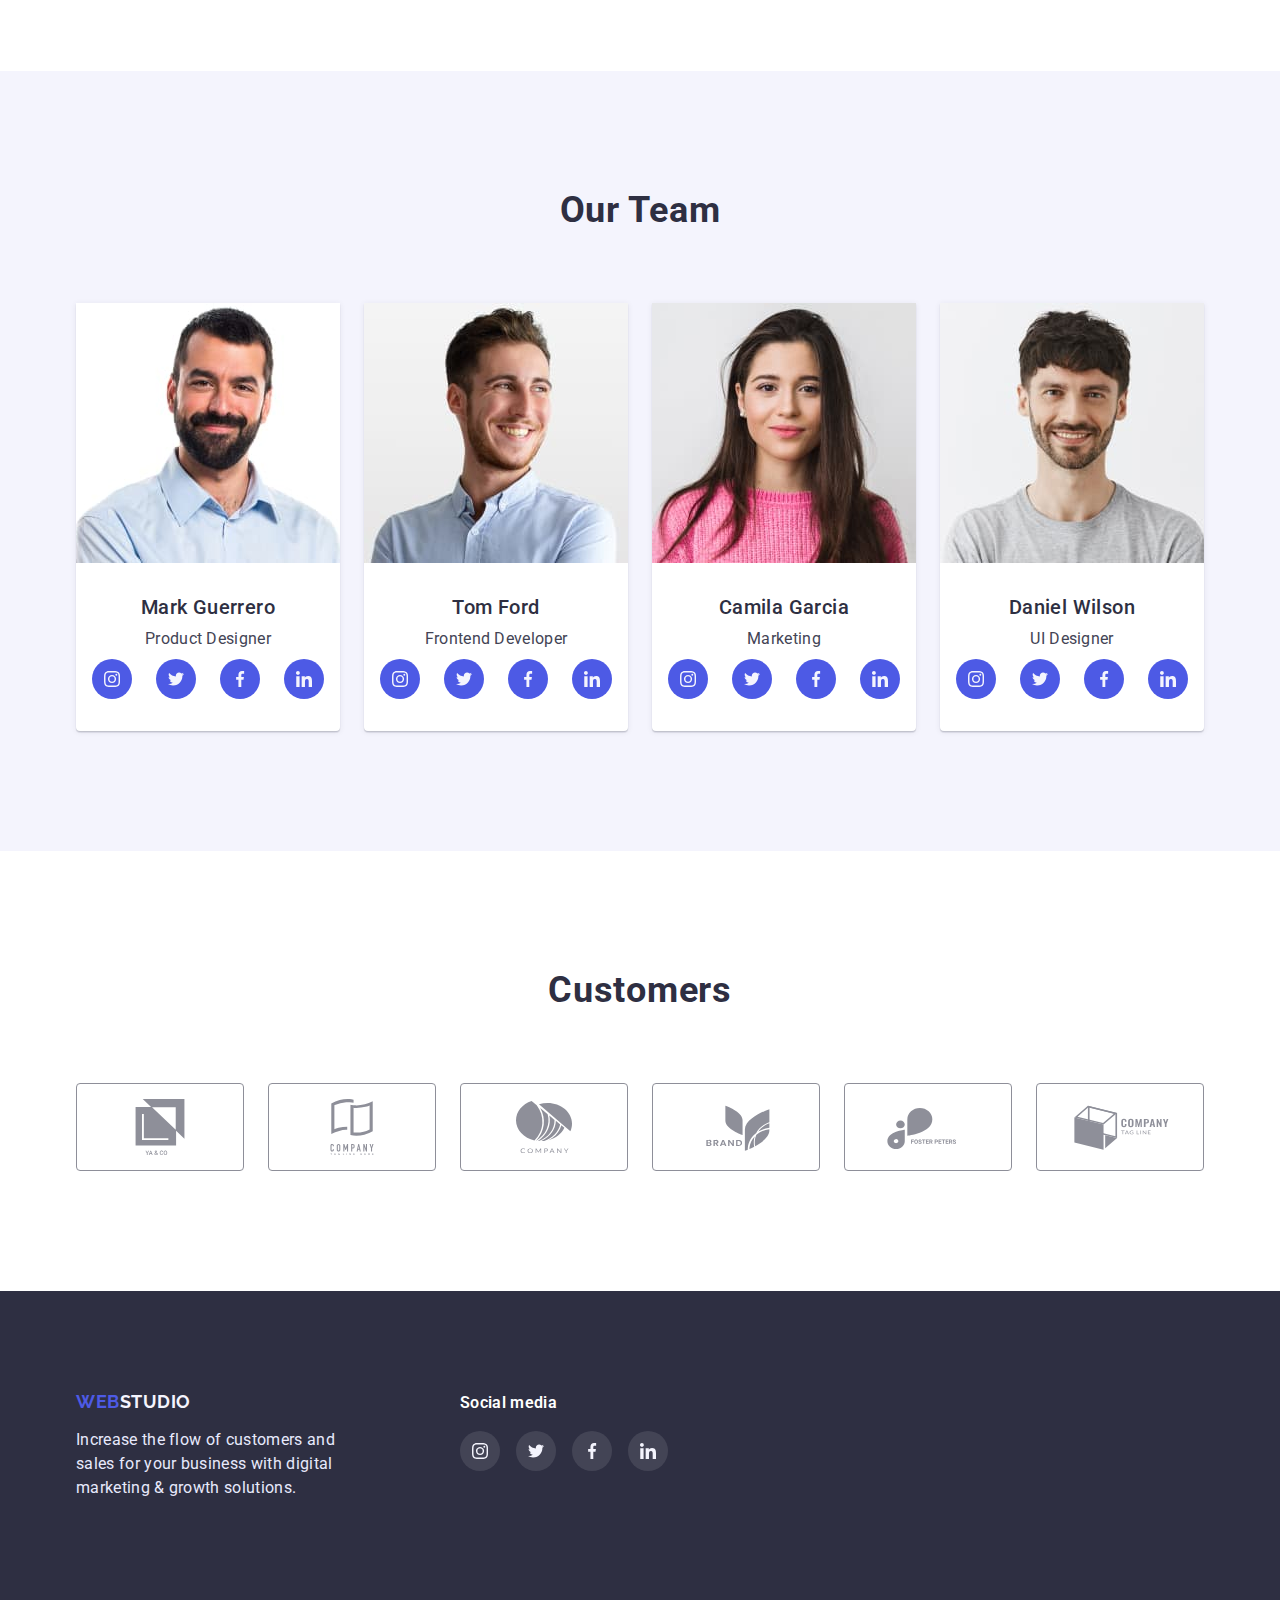
==== commit 2489525f: "fix "is-hidden"" ====
--- a/index.html
+++ b/index.html
@@ -428,7 +428,7 @@
       </div>
     </footer>
 
-    <div class="backdrop" data-modal>
+    <div class="backdrop is-hidden" data-modal>
       <div class="modal">
         <button type="button" class="close-btn" data-modal-close>
           <svg class="close-svg">
